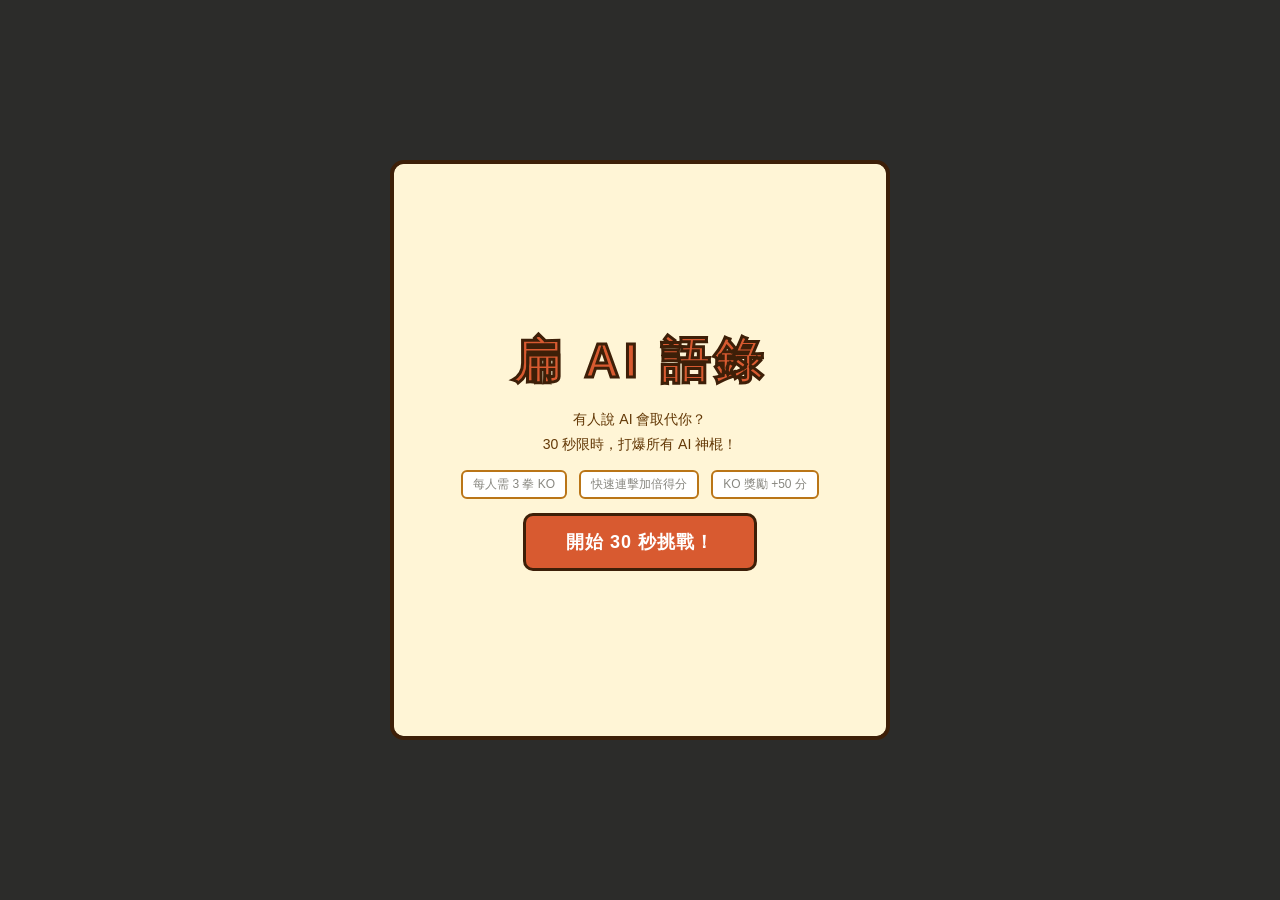
==== index.html @ 1ec5678c "Prepare project for GitHub Pages" ====
<!DOCTYPE html>
<html lang="zh-TW">
<head>
<meta charset="UTF-8">
<meta name="viewport" content="width=device-width, initial-scale=1.0">
<title>扁 AI 語錄</title>
<meta http-equiv="refresh" content="0; url=./%E6%89%81AI%E8%AA%9E%E9%8C%84%E9%81%8A%E6%88%B2.html">
<link rel="canonical" href="./%E6%89%81AI%E8%AA%9E%E9%8C%84%E9%81%8A%E6%88%B2.html">
<style>
*{box-sizing:border-box}
body{margin:0;min-height:100vh;display:grid;place-items:center;background:#2C2C2A;font-family:-apple-system,BlinkMacSystemFont,'Noto Sans TC','PingFang TC',sans-serif;color:#3D1F08}
.card{max-width:420px;margin:24px;padding:28px 24px;border:4px solid #3D1F08;border-radius:18px;background:#FFF5D6;text-align:center}
h1{margin:0 0 12px;font-size:40px;line-height:1;color:#D85A30;font-family:Impact,sans-serif;letter-spacing:2px}
p{margin:0 0 18px;line-height:1.7}
a{display:inline-block;padding:12px 20px;border:3px solid #3D1F08;border-radius:10px;background:#D85A30;color:#fff;text-decoration:none;font-weight:800}
a:hover{background:#993C1D}
</style>
</head>
<body>
  <main class="card">
    <h1>扁 AI 語錄</h1>
    <p>正在進入遊戲。如果沒有自動跳轉，請按下面的按鈕。</p>
    <a href="./%E6%89%81AI%E8%AA%9E%E9%8C%84%E9%81%8A%E6%88%B2.html">開始遊戲</a>
  </main>
</body>
</html>
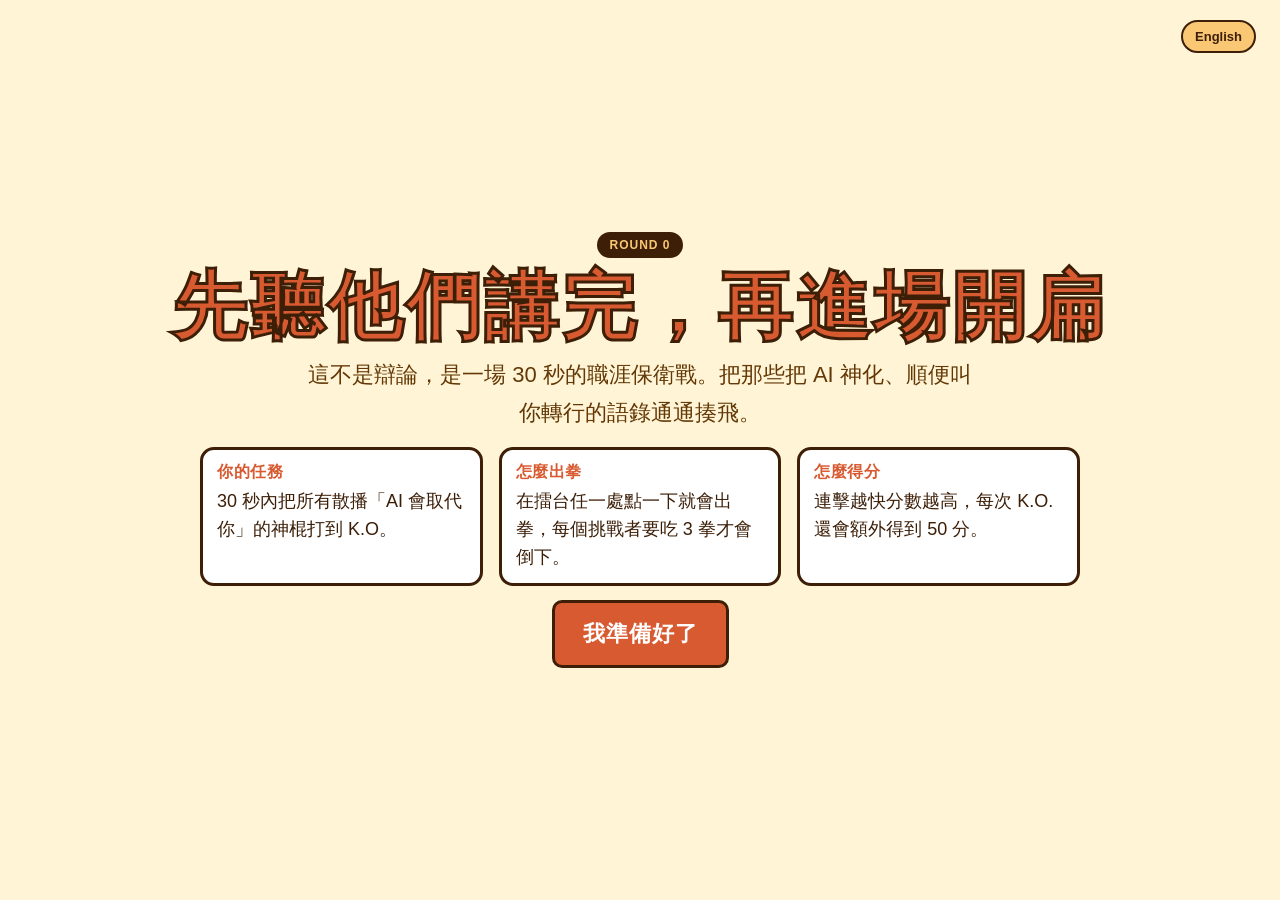
==== commit 55ae7942: "Add cache-busting params to Pages entry points" ====
--- a/index.html
+++ b/index.html
@@ -4,8 +4,8 @@
 <meta charset="UTF-8">
 <meta name="viewport" content="width=device-width, initial-scale=1.0">
 <title>扁 AI 語錄</title>
-<meta http-equiv="refresh" content="0; url=./%E6%89%81AI%E8%AA%9E%E9%8C%84%E9%81%8A%E6%88%B2.html">
-<link rel="canonical" href="./%E6%89%81AI%E8%AA%9E%E9%8C%84%E9%81%8A%E6%88%B2.html">
+<meta http-equiv="refresh" content="0; url=./%E6%89%81AI%E8%AA%9E%E9%8C%84%E9%81%8A%E6%88%B2.html?v=20260422a">
+<link rel="canonical" href="./%E6%89%81AI%E8%AA%9E%E9%8C%84%E9%81%8A%E6%88%B2.html?v=20260422a">
 <style>
 *{box-sizing:border-box}
 body{margin:0;min-height:100vh;display:grid;place-items:center;background:#2C2C2A;font-family:-apple-system,BlinkMacSystemFont,'Noto Sans TC','PingFang TC',sans-serif;color:#3D1F08}
@@ -20,8 +20,7 @@
   <main class="card">
     <h1>扁 AI 語錄</h1>
     <p>正在進入遊戲。如果沒有自動跳轉，請按下面的按鈕。</p>
-    <a href="./%E6%89%81AI%E8%AA%9E%E9%8C%84%E9%81%8A%E6%88%B2.html">開始遊戲</a>
+    <a href="./%E6%89%81AI%E8%AA%9E%E9%8C%84%E9%81%8A%E6%88%B2.html?v=20260422a">開始遊戲</a>
   </main>
 </body>
 </html>
-
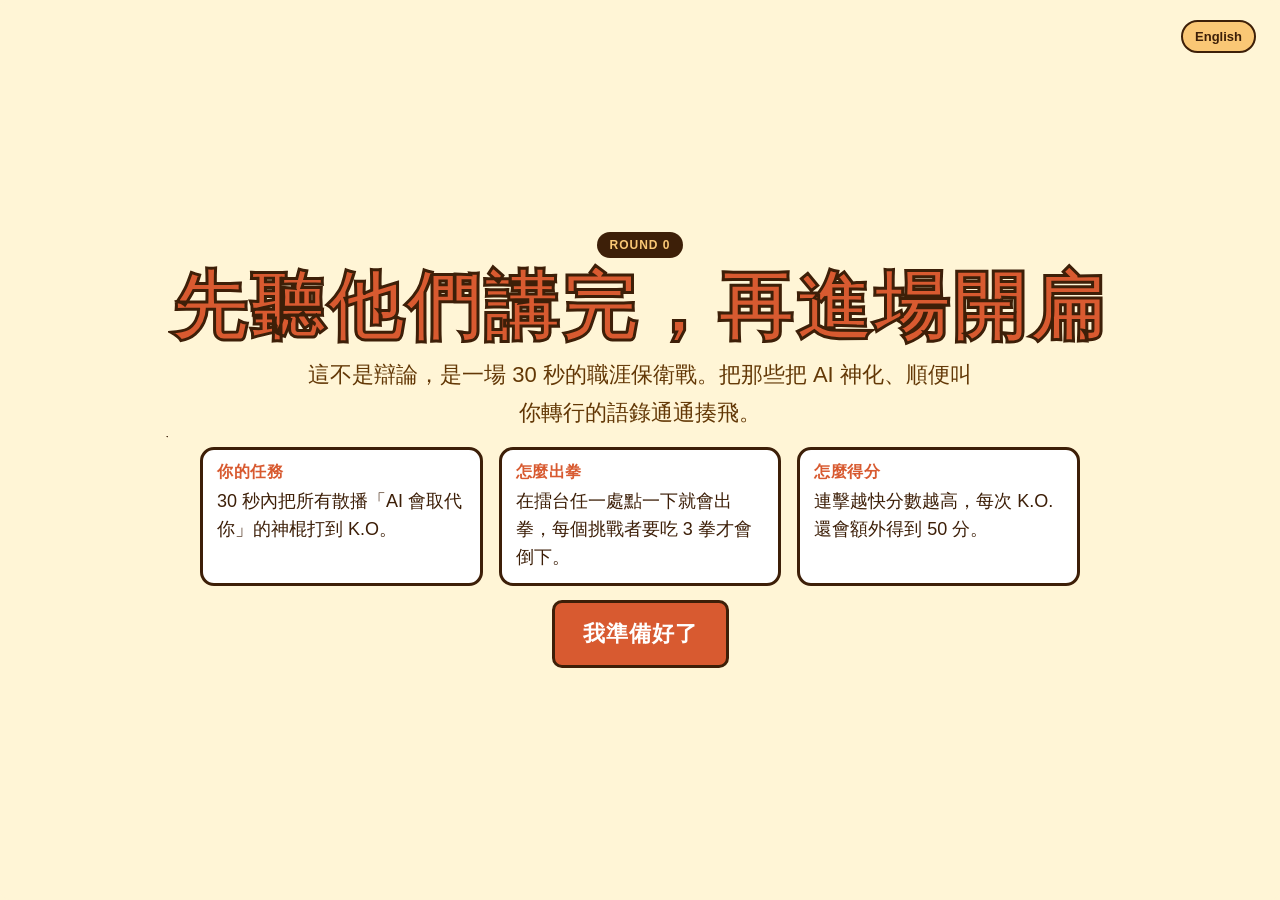
==== commit 766e2f91: "Bump game entry cache-busting version" ====
--- a/index.html
+++ b/index.html
@@ -4,23 +4,20 @@
 <meta charset="UTF-8">
 <meta name="viewport" content="width=device-width, initial-scale=1.0">
 <title>扁 AI 語錄</title>
-<meta http-equiv="refresh" content="0; url=./%E6%89%81AI%E8%AA%9E%E9%8C%84%E9%81%8A%E6%88%B2.html?v=20260422a">
-<link rel="canonical" href="./%E6%89%81AI%E8%AA%9E%E9%8C%84%E9%81%8A%E6%88%B2.html?v=20260422a">
+<link rel="canonical" href="./%E6%89%81AI%E8%AA%9E%E9%8C%84%E9%81%8A%E6%88%B2.html?v=20260422b">
+<script>
+const target = new URL('./%E6%89%81AI%E8%AA%9E%E9%8C%84%E9%81%8A%E6%88%B2.html?v=20260422b', window.location.href);
+if (window.location.hash) target.hash = window.location.hash;
+window.location.replace(target.href);
+</script>
 <style>
-*{box-sizing:border-box}
-body{margin:0;min-height:100vh;display:grid;place-items:center;background:#2C2C2A;font-family:-apple-system,BlinkMacSystemFont,'Noto Sans TC','PingFang TC',sans-serif;color:#3D1F08}
-.card{max-width:420px;margin:24px;padding:28px 24px;border:4px solid #3D1F08;border-radius:18px;background:#FFF5D6;text-align:center}
-h1{margin:0 0 12px;font-size:40px;line-height:1;color:#D85A30;font-family:Impact,sans-serif;letter-spacing:2px}
-p{margin:0 0 18px;line-height:1.7}
-a{display:inline-block;padding:12px 20px;border:3px solid #3D1F08;border-radius:10px;background:#D85A30;color:#fff;text-decoration:none;font-weight:800}
-a:hover{background:#993C1D}
+html,body{margin:0;height:100%;background:#FFF5D6}
 </style>
 </head>
 <body>
-  <main class="card">
-    <h1>扁 AI 語錄</h1>
-    <p>正在進入遊戲。如果沒有自動跳轉，請按下面的按鈕。</p>
-    <a href="./%E6%89%81AI%E8%AA%9E%E9%8C%84%E9%81%8A%E6%88%B2.html?v=20260422a">開始遊戲</a>
-  </main>
+<noscript>
+  <meta http-equiv="refresh" content="0; url=./%E6%89%81AI%E8%AA%9E%E9%8C%84%E9%81%8A%E6%88%B2.html?v=20260422b">
+  <p><a href="./%E6%89%81AI%E8%AA%9E%E9%8C%84%E9%81%8A%E6%88%B2.html?v=20260422b">進入遊戲</a></p>
+</noscript>
 </body>
 </html>
